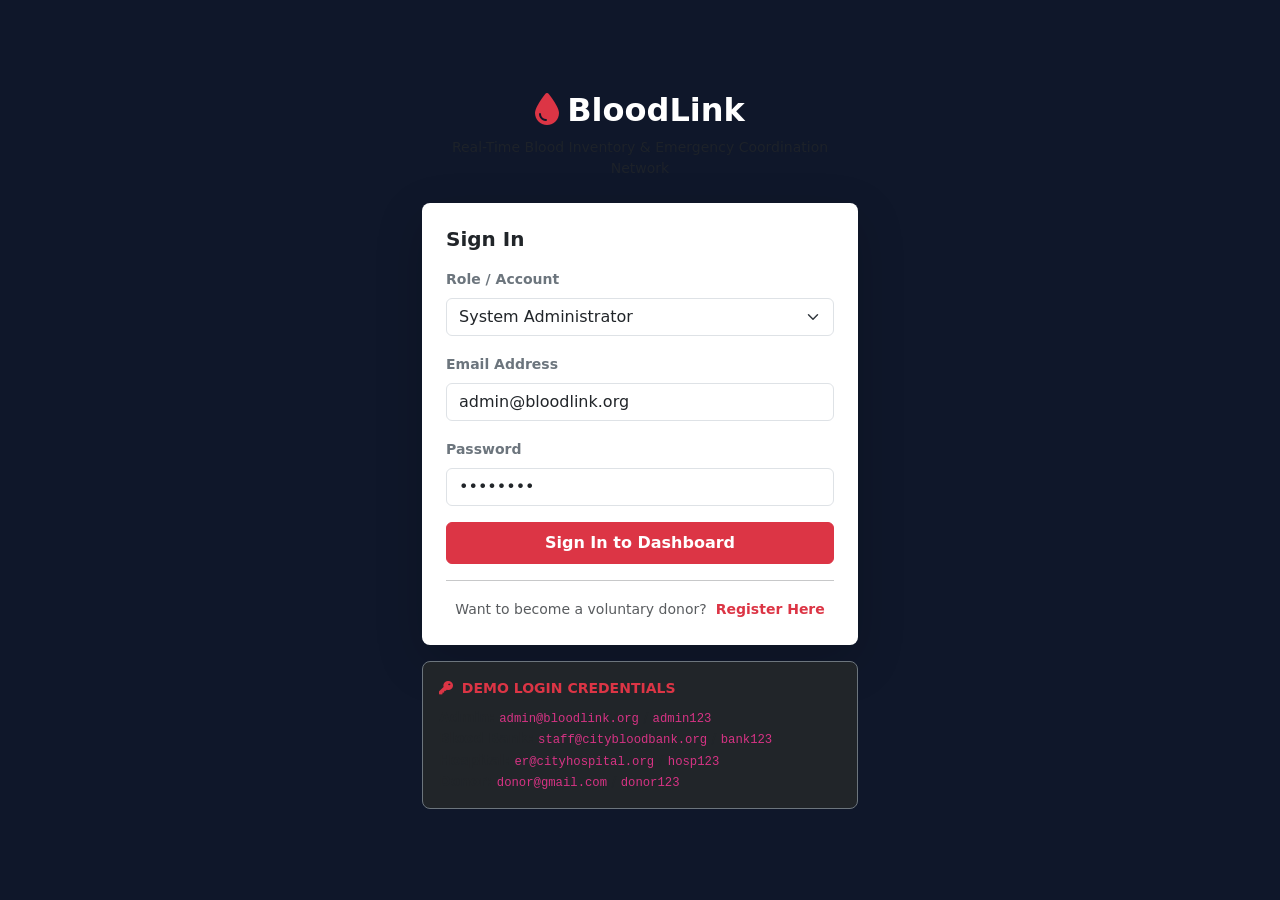
==== index.html @ 5b94e0f5 "Rename templates/auth/login.html to index.html" ====
<!DOCTYPE html>
<html lang="en">
<head>
    <meta charset="UTF-8">
    <meta name="viewport" content="width=device-width, initial-scale=1.0">
    <title>Login | BloodLink Network</title>
    <link href="https://cdn.jsdelivr.net/npm/bootstrap@5.3.2/dist/css/bootstrap.min.css" rel="stylesheet">
    <link href="https://cdnjs.cloudflare.com/ajax/libs/font-awesome/6.4.2/css/all.min.css" rel="stylesheet">
    <style>
        body { background-color: #0f172a; font-family: 'Segoe UI', system-ui, sans-serif; }
        .card { border: none; border-radius: 8px; }
    </style>
</head>
<body class="d-flex align-items-center vh-100 py-4">
    <div class="container" style="max-width: 460px;">
        <!-- Brand Header -->
        <div class="text-center text-white mb-4">
            <h2 class="fw-bold"><i class="fa-solid fa-droplet text-danger me-2"></i>BloodLink</h2>
            <p class="text-muted small">Real-Time Blood Inventory & Emergency Coordination Network</p>
        </div>

        <div class="card p-4 shadow-lg bg-white">
            <h5 class="fw-bold text-dark mb-3">Sign In</h5>
            
            <form action="/login" method="POST" id="loginForm">
                <div class="mb-3">
                    <label class="form-label small fw-semibold text-secondary">Role / Account</label>
                    <select class="form-select" id="roleSelect" name="roleSelect" onchange="quickFillCredentials(this.value)">
                        <option value="admin">System Administrator</option>
                        <option value="bloodbank">Blood Bank Staff</option>
                        <option value="hospital">Hospital Emergency Staff</option>
                        <option value="donor">Registered Voluntary Donor</option>
                    </select>
                </div>

                <div class="mb-3">
                    <label class="form-label small fw-semibold text-secondary">Email Address</label>
                    <input type="email" id="emailInput" name="email" class="form-control" value="admin@bloodlink.org" required>
                </div>

                <div class="mb-3">
                    <label class="form-label small fw-semibold text-secondary">Password</label>
                    <input type="password" id="passwordInput" name="password" class="form-control" value="admin123" required>
                </div>

                <button type="submit" class="btn btn-danger w-100 fw-semibold py-2">Sign In to Dashboard</button>
            </form>

            <hr class="my-3">

            <!-- New Donor Registration Link -->
            <div class="text-center">
                <span class="small text-muted">Want to become a voluntary donor?</span>
                <a href="/register" class="small fw-bold text-danger ms-1 text-decoration-none">Register Here</a>
            </div>
        </div>

        <!-- Quick Demo Login Reference Box -->
        <div class="card mt-3 p-3 bg-dark text-white border border-secondary">
            <div class="fw-bold small text-uppercase text-danger mb-2"><i class="fa-solid fa-key me-1"></i> Demo Login Credentials</div>
            <div class="small text-muted">
                <div><strong>Admin:</strong> <code>admin@bloodlink.org</code> / <code>admin123</code></div>
                <div><strong>Blood Bank:</strong> <code>staff@citybloodbank.org</code> / <code>bank123</code></div>
                <div><strong>Hospital:</strong> <code>er@cityhospital.org</code> / <code>hosp123</code></div>
                <div><strong>Donor:</strong> <code>donor@gmail.com</code> / <code>donor123</code></div>
            </div>
        </div>
    </div>

    <script>
        function quickFillCredentials(role) {
            const emailInput = document.getElementById('emailInput');
            const passwordInput = document.getElementById('passwordInput');
            
            if (role === 'admin') {
                emailInput.value = 'admin@bloodlink.org';
                passwordInput.value = 'admin123';
            } else if (role === 'bloodbank') {
                emailInput.value = 'staff@citybloodbank.org';
                passwordInput.value = 'bank123';
            } else if (role === 'hospital') {
                emailInput.value = 'er@cityhospital.org';
                passwordInput.value = 'hosp123';
            } else if (role === 'donor') {
                emailInput.value = 'donor@gmail.com';
                passwordInput.value = 'donor123';
            }
        }
    </script>
</body>
</html>
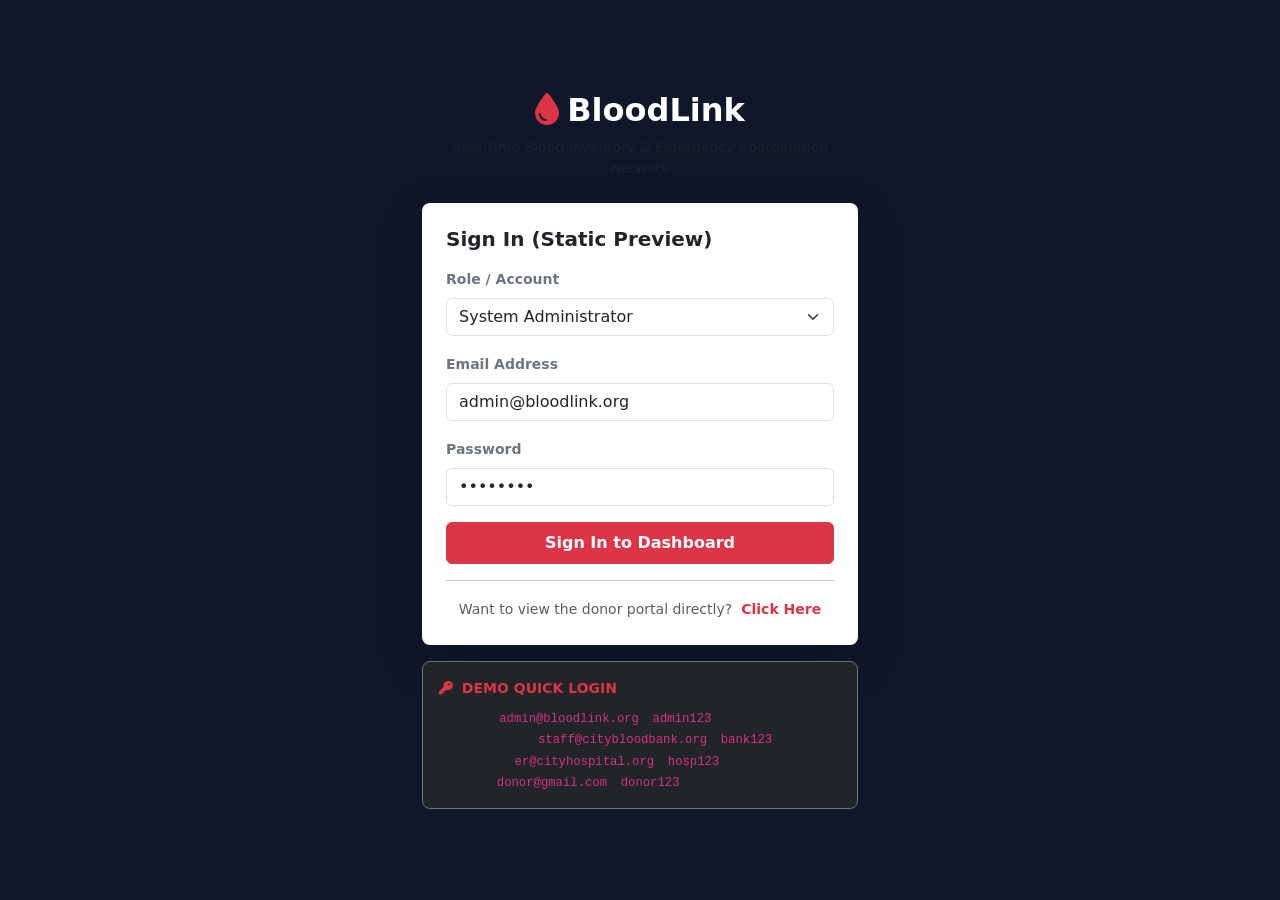
==== commit ae988ffc: "Add files via upload" ====
--- a/index.html
+++ b/index.html
@@ -3,7 +3,7 @@
 <head>
     <meta charset="UTF-8">
     <meta name="viewport" content="width=device-width, initial-scale=1.0">
-    <title>Login | BloodLink Network</title>
+    <title>Login | BloodLink Network Preview</title>
     <link href="https://cdn.jsdelivr.net/npm/bootstrap@5.3.2/dist/css/bootstrap.min.css" rel="stylesheet">
     <link href="https://cdnjs.cloudflare.com/ajax/libs/font-awesome/6.4.2/css/all.min.css" rel="stylesheet">
     <style>
@@ -20,12 +20,12 @@
         </div>
 
         <div class="card p-4 shadow-lg bg-white">
-            <h5 class="fw-bold text-dark mb-3">Sign In</h5>
+            <h5 class="fw-bold text-dark mb-3">Sign In (Static Preview)</h5>
             
-            <form action="/login" method="POST" id="loginForm">
+            <form id="loginForm" onsubmit="handleStaticLogin(event)">
                 <div class="mb-3">
                     <label class="form-label small fw-semibold text-secondary">Role / Account</label>
-                    <select class="form-select" id="roleSelect" name="roleSelect" onchange="quickFillCredentials(this.value)">
+                    <select class="form-select" id="roleSelect" onchange="quickFillCredentials(this.value)">
                         <option value="admin">System Administrator</option>
                         <option value="bloodbank">Blood Bank Staff</option>
                         <option value="hospital">Hospital Emergency Staff</option>
@@ -35,12 +35,12 @@
 
                 <div class="mb-3">
                     <label class="form-label small fw-semibold text-secondary">Email Address</label>
-                    <input type="email" id="emailInput" name="email" class="form-control" value="admin@bloodlink.org" required>
+                    <input type="email" id="emailInput" class="form-control" value="admin@bloodlink.org" required>
                 </div>
 
                 <div class="mb-3">
                     <label class="form-label small fw-semibold text-secondary">Password</label>
-                    <input type="password" id="passwordInput" name="password" class="form-control" value="admin123" required>
+                    <input type="password" id="passwordInput" class="form-control" value="admin123" required>
                 </div>
 
                 <button type="submit" class="btn btn-danger w-100 fw-semibold py-2">Sign In to Dashboard</button>
@@ -48,16 +48,15 @@
 
             <hr class="my-3">
 
-            <!-- New Donor Registration Link -->
             <div class="text-center">
-                <span class="small text-muted">Want to become a voluntary donor?</span>
-                <a href="/register" class="small fw-bold text-danger ms-1 text-decoration-none">Register Here</a>
+                <span class="small text-muted">Want to view the donor portal directly?</span>
+                <a href="donor.html" class="small fw-bold text-danger ms-1 text-decoration-none">Click Here</a>
             </div>
         </div>
 
-        <!-- Quick Demo Login Reference Box -->
+        <!-- Demo Login Credentials Card -->
         <div class="card mt-3 p-3 bg-dark text-white border border-secondary">
-            <div class="fw-bold small text-uppercase text-danger mb-2"><i class="fa-solid fa-key me-1"></i> Demo Login Credentials</div>
+            <div class="fw-bold small text-uppercase text-danger mb-2"><i class="fa-solid fa-key me-1"></i> Demo Quick Login</div>
             <div class="small text-muted">
                 <div><strong>Admin:</strong> <code>admin@bloodlink.org</code> / <code>admin123</code></div>
                 <div><strong>Blood Bank:</strong> <code>staff@citybloodbank.org</code> / <code>bank123</code></div>
@@ -86,6 +85,21 @@
                 passwordInput.value = 'donor123';
             }
         }
+
+        function handleStaticLogin(event) {
+            event.preventDefault();
+            const role = document.getElementById('roleSelect').value;
+            
+            if (role === 'admin') {
+                window.location.href = 'admin.html';
+            } else if (role === 'bloodbank') {
+                window.location.href = 'bloodbank.html';
+            } else if (role === 'hospital') {
+                window.location.href = 'hospital.html';
+            } else if (role === 'donor') {
+                window.location.href = 'donor.html';
+            }
+        }
     </script>
 </body>
-</html>
+</html>
